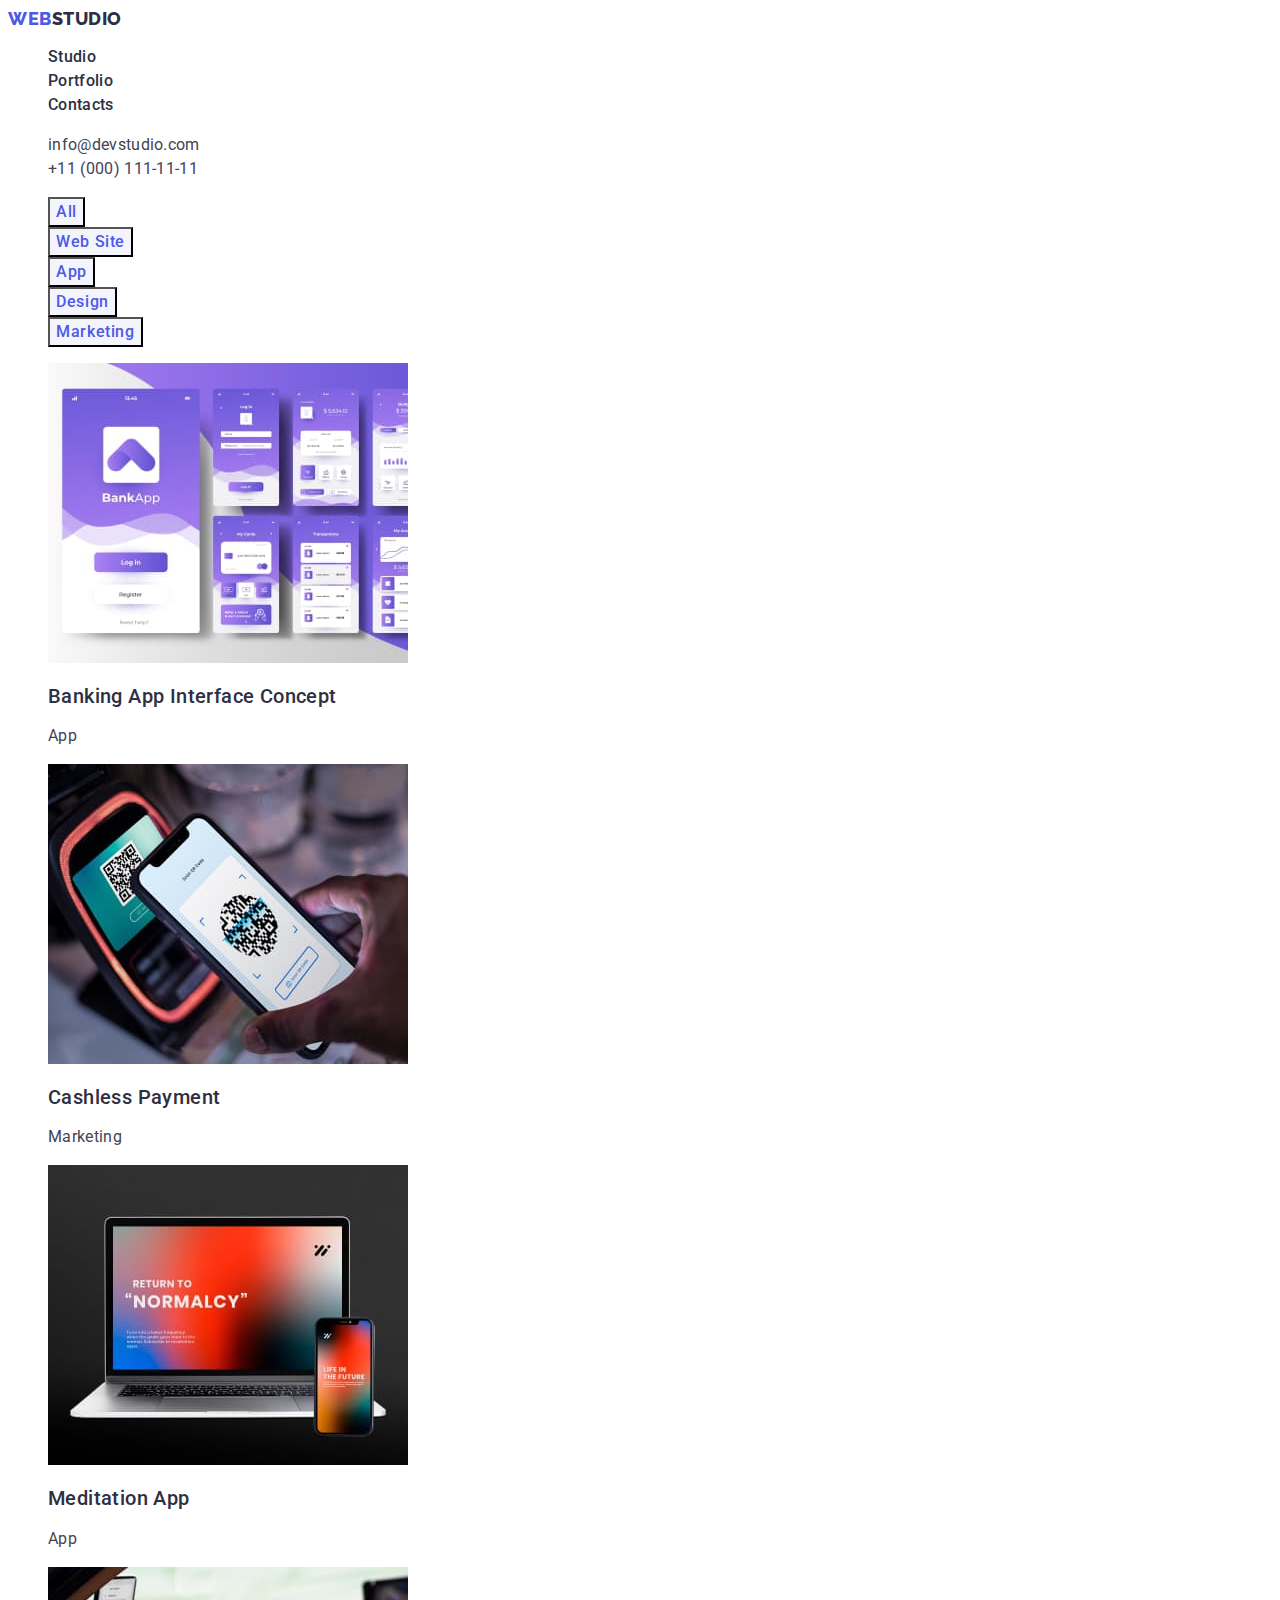
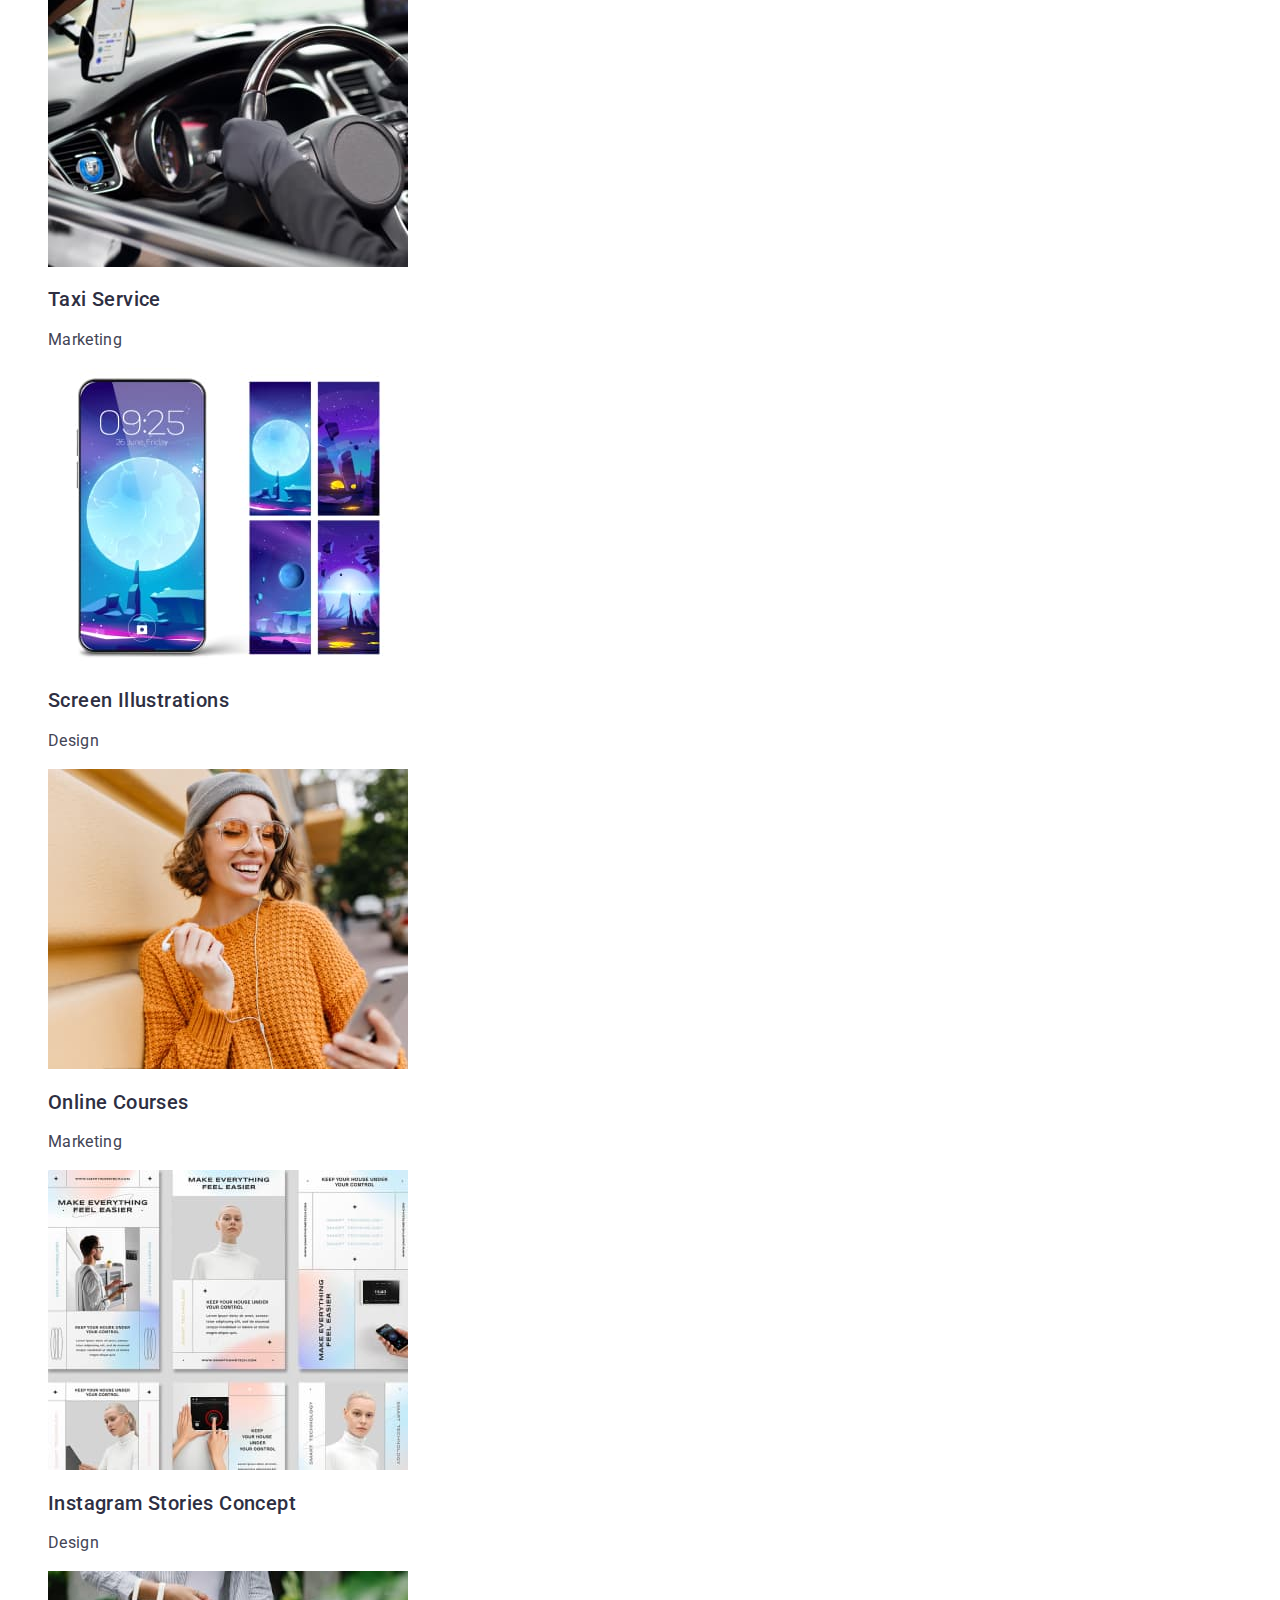
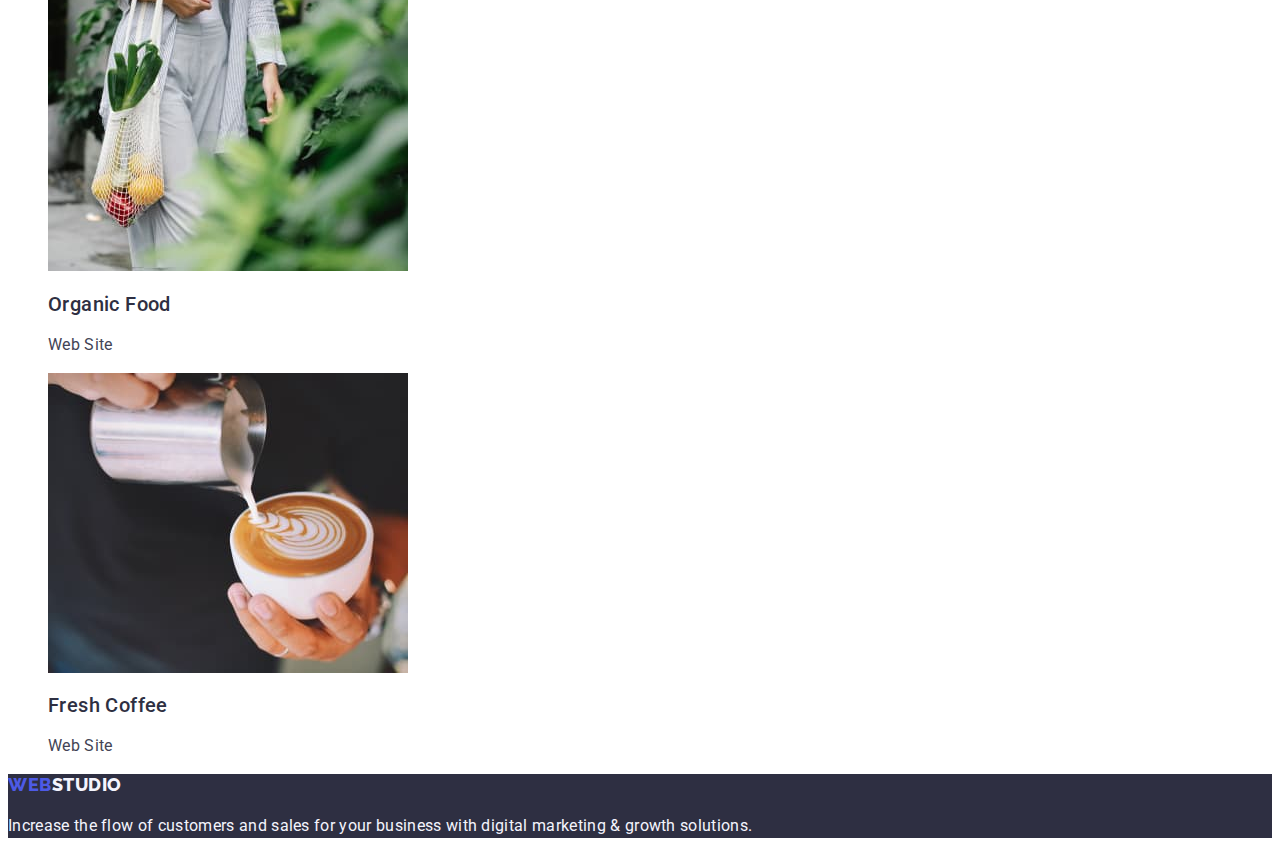
==== portfolio.html @ 350f2705 "Initial commit" ====
<!DOCTYPE html>
<html lang="en">
  <head>
    <meta charset="UTF-8" />
    <meta http-equiv="X-UA-Compatible" content="IE=edge" />
    <meta name="viewport" content="width=device-width, initial-scale=1.0" />
    <title>Portfolio</title>
    <link rel="preconnect" href="https://fonts.googleapis.com" />
    <link rel="preconnect" href="https://fonts.gstatic.com" crossorigin />
    <link
      href="https://fonts.googleapis.com/css2?family=Raleway:wght@800&family=Roboto:wght@400;500;700&display=swap"
      rel="stylesheet"
    />
    <link rel="stylesheet" href="./css/styles.css" />
  </head>
  <body>
    <!-- HEADER -->
    <header class="page-header">
      <nav class="page-nav">
        <a class="logotype link" href="./index.html"
          >Web<span class="logotype-black">Studio</span></a
        >
        <ul class="list">
          <li class="menu-item">
            <a class="menu-item link" href="./index.html">Studio</a>
          </li>
          <li class="menu-item">
            <a class="menu-item link" href="./portfolio.html">Portfolio</a>
          </li>
          <li class="menu-item">
            <a class="menu-item link" href="">Contacts</a>
          </li>
        </ul>
      </nav>
      <address class="header-contacts">
        <ul class="list">
          <li class="contacts-list-item">
            <a class="contacts-list-item link" href="mailto:info@devstudio.com"
              >info@devstudio.com</a
            >
          </li>
          <li class="contacts-list-item">
            <a class="contacts-list-item link" href="tel:+110001111111"
              >+11 (000) 111-11-11</a
            >
          </li>
        </ul>
      </address>
    </header>
    <main>
      <section>
        <h1 hidden>web studio project cards</h1>
        <!-- Button menu -->

        <ul class="list">
          <li><button class="portfolio-btn" type="button">All</button></li>
          <li><button class="portfolio-btn" type="button">Web Site</button></li>
          <li><button class="portfolio-btn" type="button">App</button></li>
          <li><button class="portfolio-btn" type="button">Design</button></li>
          <li>
            <button class="portfolio-btn" type="button">Marketing</button>
          </li>
        </ul>

        <!-- Portfolio -->

        <ul class="list">
          <li>
            <a class="project-cards-list link" href="">
              <img
                src="./images/portfolio_img/banking-app-interface.jpg"
                alt="banking-app"
                width="360"
                height="300"
              />
              <h2 class="h-two-headers">Banking App Interface Concept</h2>
              <p class="p-of-section">App</p>
            </a>
          </li>
          <li>
            <a class="project-cards-list link" href="">
              <img
                src="./images/portfolio_img/cashless-payment.jpg"
                alt="cashless-payment"
                width="360"
                height="300"
              />
              <h2 class="h-two-headers">Cashless Payment</h2>
              <p class="p-of-section">Marketing</p>
            </a>
          </li>
          <li>
            <a class="project-cards-list link" href="">
              <img
                src="./images/portfolio_img/meditation-app.jpg"
                alt="meditation-app"
                width="360"
                height="300"
              />
              <h2 class="h-two-headers">Meditation App</h2>
              <p class="p-of-section">App</p>
            </a>
          </li>
          <li>
            <a class="project-cards-list link" href="">
              <img
                src="./images/portfolio_img/taxi-service.jpg"
                alt="taxi-service"
                width="360"
                height="300"
              />
              <h2 class="h-two-headers">Taxi Service</h2>
              <p class="p-of-section">Marketing</p>
            </a>
          </li>

          <li>
            <a class="project-cards-list link" href="">
              <img
                src="./images/portfolio_img/screen-illustration.jpg"
                alt="screen-illustration"
                width="360"
                height="300"
              />
              <h2 class="h-two-headers">Screen Illustrations</h2>
              <p class="p-of-section">Design</p>
            </a>
          </li>
          <li>
            <a class="project-cards-list link" href="">
              <img
                src="./images/portfolio_img/online-courses.jpg"
                alt="online-courses"
                width="360"
                height="300"
              />
              <h2 class="h-two-headers">Online Courses</h2>
              <p class="p-of-section">Marketing</p>
            </a>
          </li>
          <li>
            <a class="project-cards-list link" href="">
              <img
                src="./images/portfolio_img/instagram-stories-concept.jpg"
                alt="instagram-stories"
                width="360"
                height="300"
              />
              <h2 class="h-two-headers">Instagram Stories Concept</h2>
              <p class="p-of-section">Design</p>
            </a>
          </li>
          <li>
            <a class="project-cards-list link" href="">
              <img
                src="./images/portfolio_img/organic-food.jpg"
                alt="organic-food"
                width="360"
                height="300"
              />
              <h2 class="h-two-headers">Organic Food</h2>
              <p class="p-of-section">Web Site</p>
            </a>
          </li>
          <li>
            <a class="project-cards-list link" href="">
              <img
                src="./images/portfolio_img/fresh-coffe.jpg"
                alt="fresh-coffe"
                width="360"
                height="300"
              />
              <h2 class="h-two-headers">Fresh Coffee</h2>
              <p class="p-of-section">Web Site</p>
            </a>
          </li>
        </ul>
      </section>
    </main>
    <footer class="footer-text" id="contacts">
      <a class="logotype link" href="./index.html"
        >Web<span class="logotype-white">Studio</span></a
      >
      <p class="footer-text">
        Increase the flow of customers and sales for your business with digital
        marketing & growth solutions.
      </p>
    </footer>
  </body>
</html>
---- css/styles.css ----
:root {
    --bodycolor: #434455;
    --logo-blue: #4D5AE5;
    --background-color: #FFFFFF;
    --text-color: #2E2F42;
    --hover-color: #404BBF;
    --button-background: #F4F4FD;
}
body {
    font-family: "Roboto", sans-serif;
    color: #434455;
    background-color: var(--background-color);
}

.list {
    list-style-type: none;
}

.link  {
    text-decoration: none;
}

button {
    cursor: pointer;
}

address {
    font-style: normal;
}


/*========= HEADER ===========*/


.logotype {
    color: var(--logo-blue);
    font-family: 'Raleway', sans-serif;
    font-size: 18px;
    font-style: normal;
    font-weight: 800;
    line-height: 1.17;
    letter-spacing: 0.03em;
    text-transform: uppercase;
}


.logotype-black {
    color: var(--text-color);
}

.logotype-white {
    color: var(--button-background);
}


.menu-item {
    color: var(--text-color);
    font-weight: 500;
    line-height: 1.5;
    letter-spacing: 0.02em;


}

.menu-item :hover,
.menu-item :focus {
    color: var(--hover-color);
    text-decoration: underline;
}

.header-contacts  {
    font-style: normal;
    line-height: 1.5;
    letter-spacing: 0.02em;
    color: var(--bodycolor);
    text-decoration: none;
}

.contacts-list-item {
    color: var(--bodycolor);
}

.contacts-list-item:hover,
.contacts-list-item:focus {
    color: var(--hover-color);
}






/*========= /HEADER ===========*/



/*===index====*/
.hero {
    background-color: var(--text-color);
}

.h-three-headers {
    color: var(--text-color);
    font-family: 'Roboto',
        sans-serif;
    font-size: 20px;
    font-style: normal;
    font-weight: 500;
    line-height: 1.2;
    letter-spacing: 0.4px;
}

.hero-heading {
    color: var(--background-color);
    text-align: center;
    font-family: 'Roboto', sans-serif;
    font-size: 56px;
    font-style: normal;
    font-weight: 700;
    line-height: 1.07;
    letter-spacing: 1.12px;
}


.cta-btn {
    color: var(--background-color);
    background: var(--logo-blue);
    text-align: center;
    font-family: "Roboto", sans-serif;
    font-size: 16px;
    font-style: normal;
    font-weight: 500;
    line-height: 1.5;
    letter-spacing: 0.04em;
}



.cta-btn:hover,
.cta-btn:focus {
    color: var(--background-color);
    background-color: var(--hover-color);

}


.p-of-section {
    line-height: 1.5;
    letter-spacing: 0.02em;
    color: var(--bodycolor);
}

.second-heading {
    font-size: 36px;
    line-height: 1.11;
    text-align: center;
    letter-spacing: 0.02em;
    text-transform: capitalize;
    color: var(--text-color);

}

.section-team {
    background-color: var(--button-background);
}

.team-list-item {
    background-color: var(--background-color);
}




.footer-text {
    line-height: 1.5;
    color: var(--button-background);
    letter-spacing: 0.02em;
    background-color: var(--text-color);
}

.h-two-headers {
    font-weight: 500;
    font-size: 20px;
    line-height: 1.2;
    letter-spacing: 0.02em;
    color: var(--text-color);

}


.portfolio-btn {
    color: var(--logo-blue);
    background-color: var(--button-background);
    text-align: center;
    font-family: "Roboto", sans-serif;
    font-size: 16px;
    font-style: normal;
    font-weight: 500;
    line-height: 1.5;
    letter-spacing: 0.04em;
}



.portfolio-btn:hover,
.portfolio-btn:focus {
    color: var(--background-color);
    background-color: var(--hover-color);
}
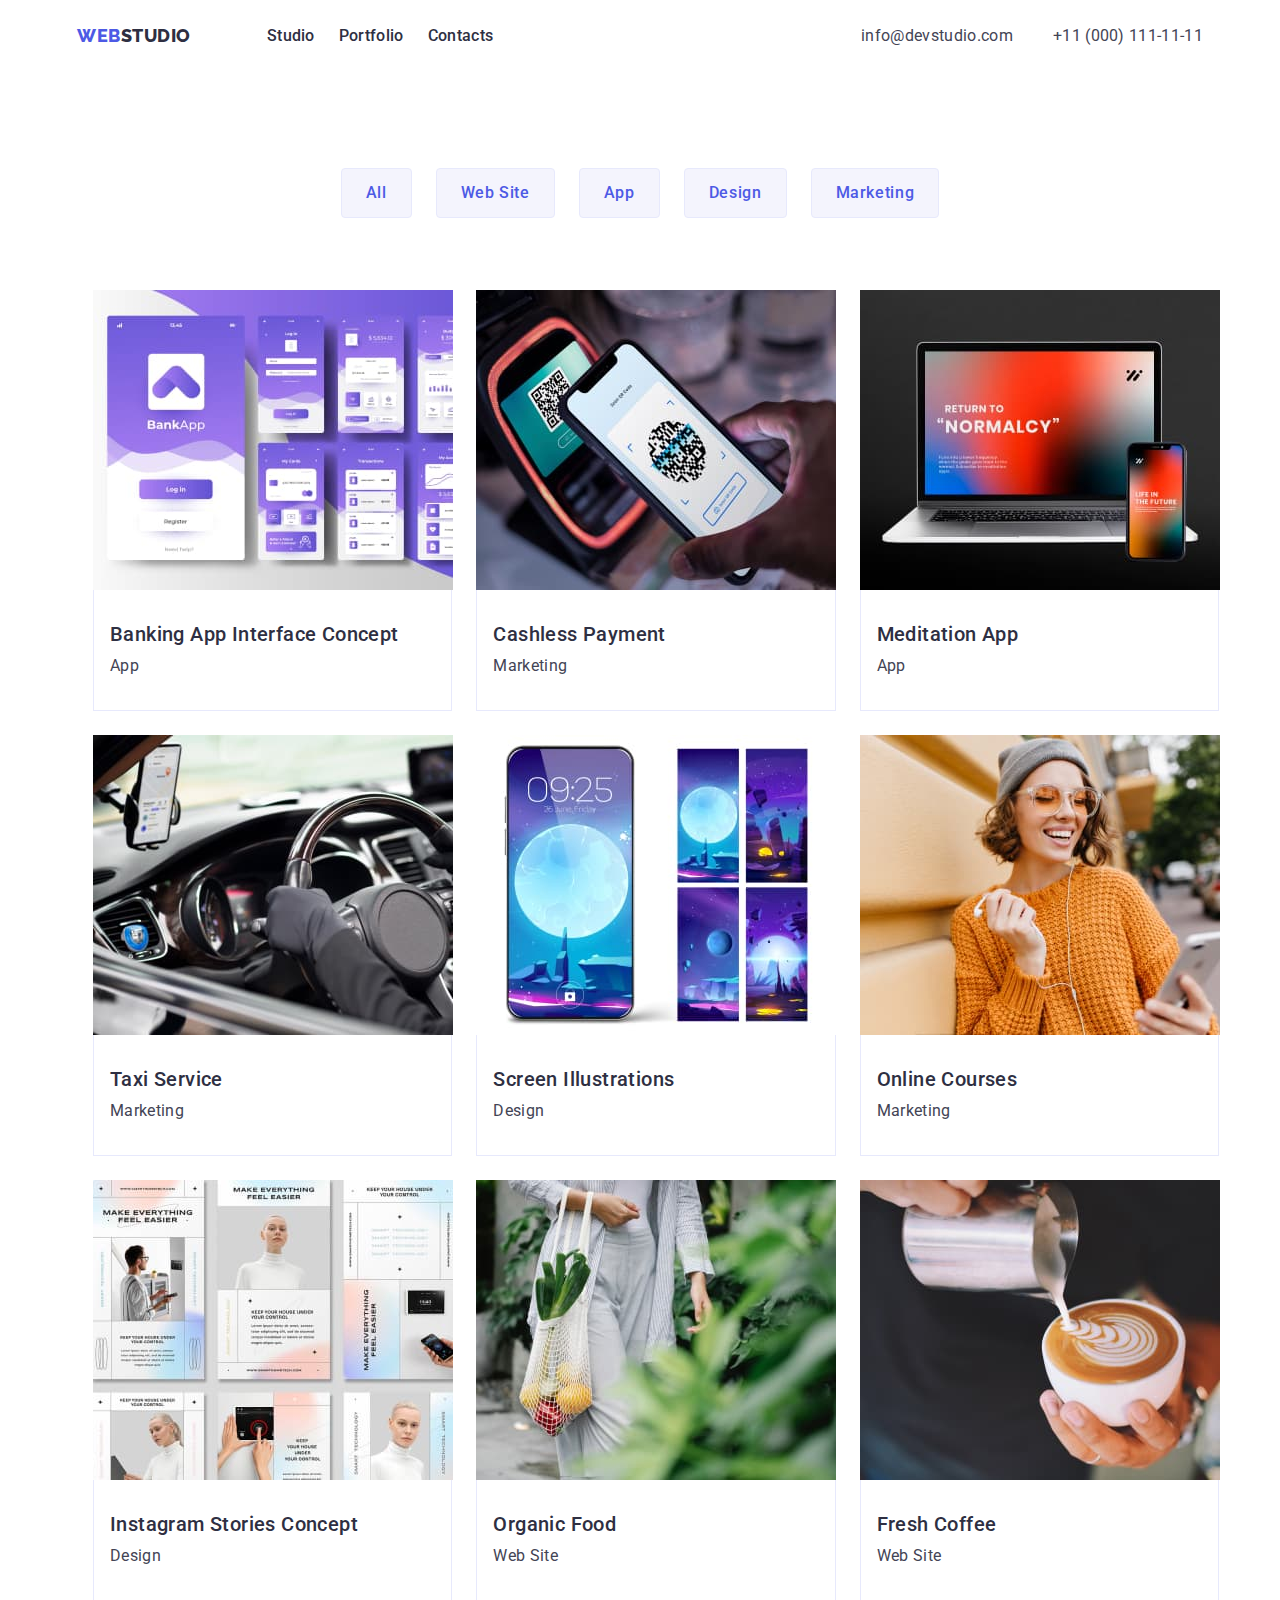
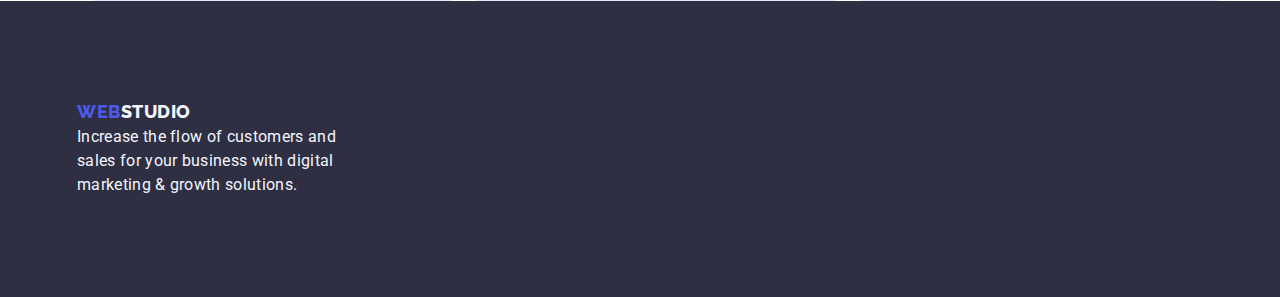
==== commit fce6efee: "1" ====
--- a/portfolio.html
+++ b/portfolio.html
@@ -11,180 +11,214 @@
       href="https://fonts.googleapis.com/css2?family=Raleway:wght@800&family=Roboto:wght@400;500;700&display=swap"
       rel="stylesheet"
     />
+    <link
+      rel="stylesheet"
+      href="https://cdn.jsdelivr.net/npm/modern-normalize@2.0.0/modern-normalize.min.css"
+    />
     <link rel="stylesheet" href="./css/styles.css" />
   </head>
   <body>
     <!-- HEADER -->
     <header class="page-header">
-      <nav class="page-nav">
-        <a class="logotype link" href="./index.html"
-          >Web<span class="logotype-black">Studio</span></a
-        >
-        <ul class="list">
-          <li class="menu-item">
-            <a class="menu-item link" href="./index.html">Studio</a>
-          </li>
-          <li class="menu-item">
-            <a class="menu-item link" href="./portfolio.html">Portfolio</a>
-          </li>
-          <li class="menu-item">
-            <a class="menu-item link" href="">Contacts</a>
-          </li>
-        </ul>
-      </nav>
-      <address class="header-contacts">
-        <ul class="list">
-          <li class="contacts-list-item">
-            <a class="contacts-list-item link" href="mailto:info@devstudio.com"
-              >info@devstudio.com</a
-            >
-          </li>
-          <li class="contacts-list-item">
-            <a class="contacts-list-item link" href="tel:+110001111111"
-              >+11 (000) 111-11-11</a
-            >
-          </li>
-        </ul>
-      </address>
+      <div class="container page-header-container">
+        <nav class="page-nav">
+          <a class="logotype link" href="./index.html"
+            >Web<span class="logotype-black">Studio</span></a
+          >
+          <ul class="list list-header-fl">
+            <li class="menu-item">
+              <a class="menu-item link" href="./index.html">Studio</a>
+            </li>
+            <li class="menu-item">
+              <a class="menu-item link" href="./portfolio.html">Portfolio</a>
+            </li>
+            <li class="menu-item">
+              <a class="menu-item link" href="">Contacts</a>
+            </li>
+          </ul>
+        </nav>
+        <address class="header-contacts">
+          <ul class="list social-list">
+            <li class="contacts-list-item">
+              <a
+                class="contacts-list-item link"
+                href="mailto:info@devstudio.com"
+                >info@devstudio.com</a
+              >
+            </li>
+            <li class="contacts-list-item">
+              <a class="contacts-list-item link" href="tel:+110001111111"
+                >+11 (000) 111-11-11</a
+              >
+            </li>
+          </ul>
+        </address>
+      </div>
     </header>
     <main>
-      <section>
-        <h1 hidden>web studio project cards</h1>
-        <!-- Button menu -->
+      <section class="portfolio">
+        <div class="container">
+          <h1 hidden>web studio project cards</h1>
+          <!-- Button menu -->
 
-        <ul class="list">
-          <li><button class="portfolio-btn" type="button">All</button></li>
-          <li><button class="portfolio-btn" type="button">Web Site</button></li>
-          <li><button class="portfolio-btn" type="button">App</button></li>
-          <li><button class="portfolio-btn" type="button">Design</button></li>
-          <li>
-            <button class="portfolio-btn" type="button">Marketing</button>
-          </li>
-        </ul>
+          <ul class="list portfolio-buttons">
+            <li><button class="portfolio-btn" type="button">All</button></li>
+            <li>
+              <button class="portfolio-btn" type="button">Web Site</button>
+            </li>
+            <li><button class="portfolio-btn" type="button">App</button></li>
+            <li><button class="portfolio-btn" type="button">Design</button></li>
+            <li>
+              <button class="portfolio-btn" type="button">Marketing</button>
+            </li>
+          </ul>
 
-        <!-- Portfolio -->
+          <!-- Portfolio -->
+          <div class="container">
+            <ul class="list portfolio-list">
+              <li class="product-img">
+                <a class="project-cards-list link" href="">
+                  <img
+                    src="./images/portfolio_img/banking-app-interface.jpg"
+                    alt="banking-app"
+                    width="360"
+                    height="300"
+                  />
+                  <div class="cell">
+                    <h2 class="h-two-headers">Banking App Interface Concept</h2>
+                    <p class="portfolio-type">App</p>
+                  </div>
+                </a>
+              </li>
+              <li class="product-img">
+                <a class="project-cards-list link" href="">
+                  <img
+                    src="./images/portfolio_img/cashless-payment.jpg"
+                    alt="cashless-payment"
+                    width="360"
+                    height="300"
+                  />
+                  <div class="cell">
+                    <h2 class="h-two-headers">Cashless Payment</h2>
+                    <p class="portfolio-type">Marketing</p>
+                  </div>
+                </a>
+              </li>
+              <li class="product-img">
+                <a class="project-cards-list link" href="">
+                  <img
+                    src="./images/portfolio_img/meditation-app.jpg"
+                    alt="meditation-app"
+                    width="360"
+                    height="300"
+                  />
+                  <div class="cell">
+                    <h2 class="h-two-headers">Meditation App</h2>
+                    <p class="portfolio-type">App</p>
+                  </div>
+                </a>
+              </li>
+              <li class="product-img">
+                <a class="project-cards-list link" href="">
+                  <img
+                    src="./images/portfolio_img/taxi-service.jpg"
+                    alt="taxi-service"
+                    width="360"
+                    height="300"
+                  />
+                  <div class="cell">
+                    <h2 class="h-two-headers">Taxi Service</h2>
+                    <p class="portfolio-type">Marketing</p>
+                  </div>
+                </a>
+              </li>
 
-        <ul class="list">
-          <li>
-            <a class="project-cards-list link" href="">
-              <img
-                src="./images/portfolio_img/banking-app-interface.jpg"
-                alt="banking-app"
-                width="360"
-                height="300"
-              />
-              <h2 class="h-two-headers">Banking App Interface Concept</h2>
-              <p class="p-of-section">App</p>
-            </a>
-          </li>
-          <li>
-            <a class="project-cards-list link" href="">
-              <img
-                src="./images/portfolio_img/cashless-payment.jpg"
-                alt="cashless-payment"
-                width="360"
-                height="300"
-              />
-              <h2 class="h-two-headers">Cashless Payment</h2>
-              <p class="p-of-section">Marketing</p>
-            </a>
-          </li>
-          <li>
-            <a class="project-cards-list link" href="">
-              <img
-                src="./images/portfolio_img/meditation-app.jpg"
-                alt="meditation-app"
-                width="360"
-                height="300"
-              />
-              <h2 class="h-two-headers">Meditation App</h2>
-              <p class="p-of-section">App</p>
-            </a>
-          </li>
-          <li>
-            <a class="project-cards-list link" href="">
-              <img
-                src="./images/portfolio_img/taxi-service.jpg"
-                alt="taxi-service"
-                width="360"
-                height="300"
-              />
-              <h2 class="h-two-headers">Taxi Service</h2>
-              <p class="p-of-section">Marketing</p>
-            </a>
-          </li>
-
-          <li>
-            <a class="project-cards-list link" href="">
-              <img
-                src="./images/portfolio_img/screen-illustration.jpg"
-                alt="screen-illustration"
-                width="360"
-                height="300"
-              />
-              <h2 class="h-two-headers">Screen Illustrations</h2>
-              <p class="p-of-section">Design</p>
-            </a>
-          </li>
-          <li>
-            <a class="project-cards-list link" href="">
-              <img
-                src="./images/portfolio_img/online-courses.jpg"
-                alt="online-courses"
-                width="360"
-                height="300"
-              />
-              <h2 class="h-two-headers">Online Courses</h2>
-              <p class="p-of-section">Marketing</p>
-            </a>
-          </li>
-          <li>
-            <a class="project-cards-list link" href="">
-              <img
-                src="./images/portfolio_img/instagram-stories-concept.jpg"
-                alt="instagram-stories"
-                width="360"
-                height="300"
-              />
-              <h2 class="h-two-headers">Instagram Stories Concept</h2>
-              <p class="p-of-section">Design</p>
-            </a>
-          </li>
-          <li>
-            <a class="project-cards-list link" href="">
-              <img
-                src="./images/portfolio_img/organic-food.jpg"
-                alt="organic-food"
-                width="360"
-                height="300"
-              />
-              <h2 class="h-two-headers">Organic Food</h2>
-              <p class="p-of-section">Web Site</p>
-            </a>
-          </li>
-          <li>
-            <a class="project-cards-list link" href="">
-              <img
-                src="./images/portfolio_img/fresh-coffe.jpg"
-                alt="fresh-coffe"
-                width="360"
-                height="300"
-              />
-              <h2 class="h-two-headers">Fresh Coffee</h2>
-              <p class="p-of-section">Web Site</p>
-            </a>
-          </li>
-        </ul>
+              <li class="product-img">
+                <a class="project-cards-list link" href="">
+                  <img
+                    src="./images/portfolio_img/screen-illustration.jpg"
+                    alt="screen-illustration"
+                    width="360"
+                    height="300"
+                  />
+                  <div class="cell">
+                    <h2 class="h-two-headers">Screen Illustrations</h2>
+                    <p class="portfolio-type">Design</p>
+                  </div>
+                </a>
+              </li>
+              <li class="product-img">
+                <a class="project-cards-list link" href="">
+                  <img
+                    src="./images/portfolio_img/online-courses.jpg"
+                    alt="online-courses"
+                    width="360"
+                    height="300"
+                  />
+                  <div class="cell">
+                    <h2 class="h-two-headers">Online Courses</h2>
+                    <p class="portfolio-type">Marketing</p>
+                  </div>
+                </a>
+              </li>
+              <li class="product-img">
+                <a class="project-cards-list link" href="">
+                  <img
+                    src="./images/portfolio_img/instagram-stories-concept.jpg"
+                    alt="instagram-stories"
+                    width="360"
+                    height="300"
+                  />
+                  <div class="cell">
+                    <h2 class="h-two-headers">Instagram Stories Concept</h2>
+                    <p class="portfolio-type">Design</p>
+                  </div>
+                </a>
+              </li>
+              <li class="product-img">
+                <a class="project-cards-list link" href="">
+                  <img
+                    src="./images/portfolio_img/organic-food.jpg"
+                    alt="organic-food"
+                    width="360"
+                    height="300"
+                  />
+                  <div class="cell">
+                    <h2 class="h-two-headers">Organic Food</h2>
+                    <p class="portfolio-type">Web Site</p>
+                  </div>
+                </a>
+              </li>
+              <li class="product-img">
+                <a class="project-cards-list link" href="">
+                  <img
+                    src="./images/portfolio_img/fresh-coffe.jpg"
+                    alt="fresh-coffe"
+                    width="360"
+                    height="300"
+                  />
+                  <div class="cell">
+                    <h2 class="h-two-headers">Fresh Coffee</h2>
+                    <p class="portfolio-type">Web Site</p>
+                  </div>
+                </a>
+              </li>
+            </ul>
+          </div>
+        </div>
       </section>
     </main>
-    <footer class="footer-text" id="contacts">
-      <a class="logotype link" href="./index.html"
-        >Web<span class="logotype-white">Studio</span></a
-      >
-      <p class="footer-text">
-        Increase the flow of customers and sales for your business with digital
-        marketing & growth solutions.
-      </p>
+    <footer class="footer-text footer-item" id="contacts">
+      <div class="container foter-iii">
+        <a class="logotype link foot-link" href="./index.html"
+          >Web<span class="logotype-white">Studio</span></a
+        >
+        <p class="footer-text-item">
+          Increase the flow of customers and <br />
+          sales for your business with digital <br />
+          marketing & growth solutions.
+        </p>
+      </div>
     </footer>
   </body>
 </html>
--- a/css/styles.css
+++ b/css/styles.css
@@ -5,6 +5,8 @@
     --text-color: #2E2F42;
     --hover-color: #404BBF;
     --button-background: #F4F4FD;
+    --cornflower: #e7e9fc;
+
 }
 body {
     font-family: "Roboto", sans-serif;
@@ -12,6 +14,36 @@
     background-color: var(--background-color);
 }
 
+.container {
+    width: 1158px;
+    margin-left: auto;
+    margin-right: auto;
+    padding-left: 16px;
+    padding-right: 16px;
+}
+
+.section {
+    padding-top: 60px;
+    padding-bottom: 60px;
+}
+
+h1, h2, h3, h4, h5, h6, p {
+    margin-top: 0;
+    margin-bottom: 0;
+}
+
+ul, 
+ol {
+    padding-left: 0;
+    margin-top: 0;
+    margin-bottom: 0;
+}
+
+img {
+    display: block;
+}
+
+
 .list {
     list-style-type: none;
 }
@@ -29,9 +61,34 @@
 }
 
 
+
 /*========= HEADER ===========*/
-
-
+.page-header {
+    padding-top: 24px;
+    padding-bottom: 24px;
+}
+
+.page-header-container {
+    display: flex;
+    justify-content: space-between;
+}
+
+.social-list {
+    display: flex;
+    column-gap: 40px;
+}
+
+.page-nav {
+    display: flex;
+    align-items: center;
+    
+}
+
+.list-header-fl {
+    display: flex;
+    column-gap: 24px;
+    margin-left: 76px;
+}
 .logotype {
     color: var(--logo-blue);
     font-family: 'Raleway', sans-serif;
@@ -41,6 +98,7 @@
     line-height: 1.17;
     letter-spacing: 0.03em;
     text-transform: uppercase;
+    
 }
 
 
@@ -86,17 +144,14 @@
 }
 
 
-
-
-
-
 /*========= /HEADER ===========*/
 
 
 
-/*===index====*/
+/*==========HERO===========*/
 .hero {
     background-color: var(--text-color);
+    height: 600px;
 }
 
 .h-three-headers {
@@ -108,7 +163,8 @@
     font-weight: 500;
     line-height: 1.2;
     letter-spacing: 0.4px;
-}
+    margin-bottom: 8px;
+    }
 
 .hero-heading {
     color: var(--background-color);
@@ -119,10 +175,15 @@
     font-weight: 700;
     line-height: 1.07;
     letter-spacing: 1.12px;
+    padding-top: 188px;
+    max-width: 496px;
+    margin-left: auto;
+    margin-right: auto;
 }
 
 
 .cta-btn {
+    display: block;
     color: var(--background-color);
     background: var(--logo-blue);
     text-align: center;
@@ -132,6 +193,13 @@
     font-weight: 500;
     line-height: 1.5;
     letter-spacing: 0.04em;
+    margin-top: 64px;
+    margin-left: auto;
+    margin-right: auto;
+    border-radius: 4px;
+    box-shadow: 0px 4px 4px 0px rgba(0, 0, 0, 0.15);
+    padding: 16px 32px;
+  
 }
 
 
@@ -142,12 +210,24 @@
     background-color: var(--hover-color);
 
 }
-
+/*=================== /HERO ================== */
+
+
+/*===================BENEFITS================ */
+/* .benefits { 
+    
+ } */
+.benefits-list {
+    display: flex;
+    align-items: baseline;
+    gap: 24px;
+}
 
 .p-of-section {
     line-height: 1.5;
     letter-spacing: 0.02em;
     color: var(--bodycolor);
+    margin-bottom: 32px;
 }
 
 .second-heading {
@@ -157,19 +237,60 @@
     letter-spacing: 0.02em;
     text-transform: capitalize;
     color: var(--text-color);
-
-}
-
+    margin-bottom: 72px;
+
+}
+/*===================/BENEFITS================ */
+
+/* ============== WHAT ARE WE DOING ========== */
+.portfolio-list {
+    display: flex;
+    flex-wrap: wrap;
+    align-items: center;
+    gap: 24px;
+}
+
+.product-img {
+    width: calc((100% - 2*24px) / 3);
+}
+
+/* ============== /WHAT ARE WE DOING ========== */
+
+/* ============== OUR TEAM ============== */
+
+.our-team-list{
+    display: flex;
+    flex-wrap: wrap;
+    align-items: baseline;
+    gap: 24px;
+}
 .section-team {
     background-color: var(--button-background);
+    padding-top: 60px;
+    padding-bottom: 120px;
 }
 
 .team-list-item {
     background-color: var(--background-color);
-}
-
-
-
+    width: calc((100% - 3*24px) / 4);
+    text-align: center; 
+}
+
+.img-team {
+    margin-bottom: 32px;
+}
+
+/* ============== /OUR TEAM ============== */
+
+
+/* ============== FOOTER ================= */
+.footer-item {
+    padding: 100px 0;
+}
+
+.foot-link {
+    margin-bottom: 16px;
+}
 
 .footer-text {
     line-height: 1.5;
@@ -177,6 +298,11 @@
     letter-spacing: 0.02em;
     background-color: var(--text-color);
 }
+.footer-text-item {
+    padding-top: auto;
+    padding-bottom: auto;
+}
+
 
 .h-two-headers {
     font-weight: 500;
@@ -184,7 +310,7 @@
     line-height: 1.2;
     letter-spacing: 0.02em;
     color: var(--text-color);
-
+    margin-bottom: 8px;
 }
 
 
@@ -198,6 +324,13 @@
     font-weight: 500;
     line-height: 1.5;
     letter-spacing: 0.04em;
+    display: flex;
+    padding: 12px 24px;
+    align-items: flex-start;
+    border-radius: 4px;
+    border: 1px solid var(--cornflower, #e7e9fc);
+    background: var(--button-background, #f4f4fd);
+
 }
 
 
@@ -206,4 +339,28 @@
 .portfolio-btn:focus {
     color: var(--background-color);
     background-color: var(--hover-color);
+}
+
+/* ============== /FOOTER ================= */
+
+/* ========== PAGE PORTFOLIO =============== */
+.portfolio-buttons {
+    margin-top: 96px;
+    margin-bottom: 72px;
+    display: flex;
+    gap: 24px;
+    justify-content: center;
+}
+
+.portfolio-type {
+    line-height: 1.5;
+    letter-spacing: 0.02em;
+    color: var(--bodycolor);
+}
+
+.cell {
+    padding: 32px 16px;
+    border-left: 1px solid #e7e9fc;
+    border-right: 1px solid #e7e9fc;
+    border-bottom: 1px solid #e7e9fc;
 }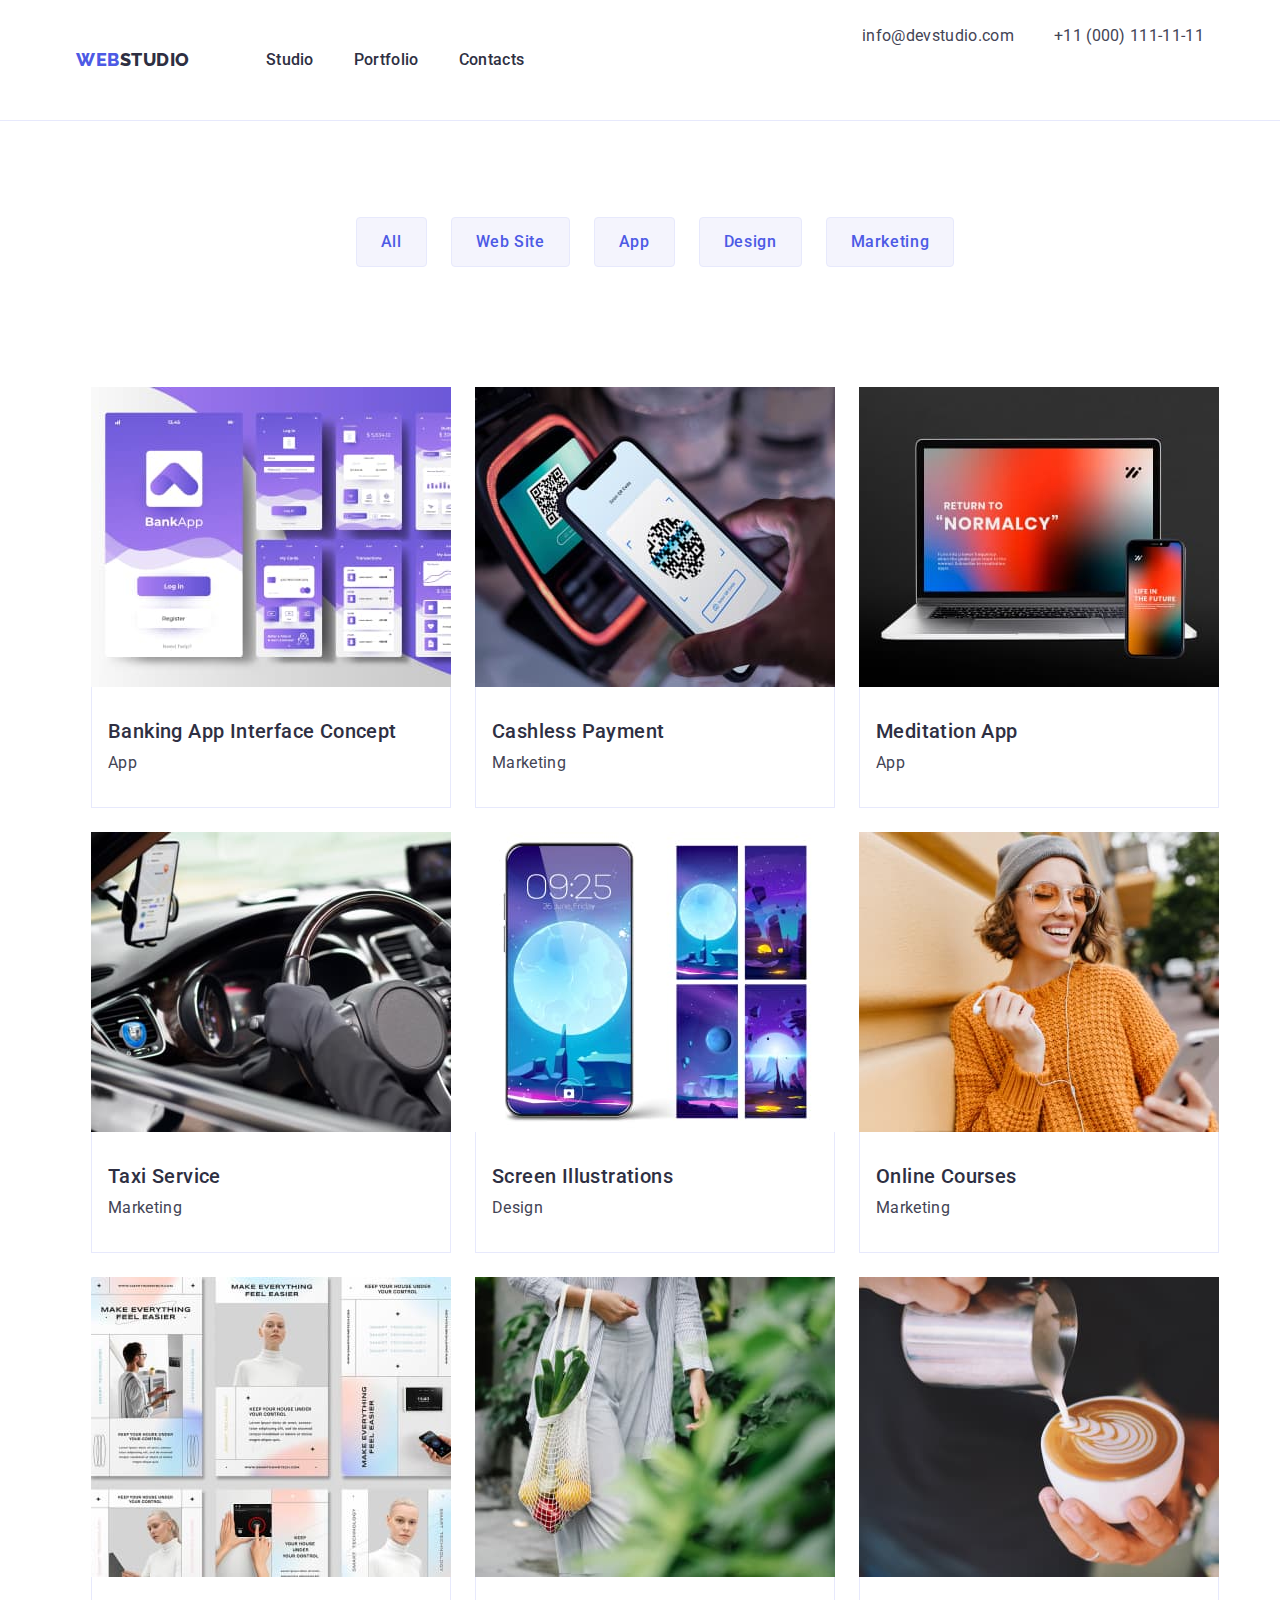
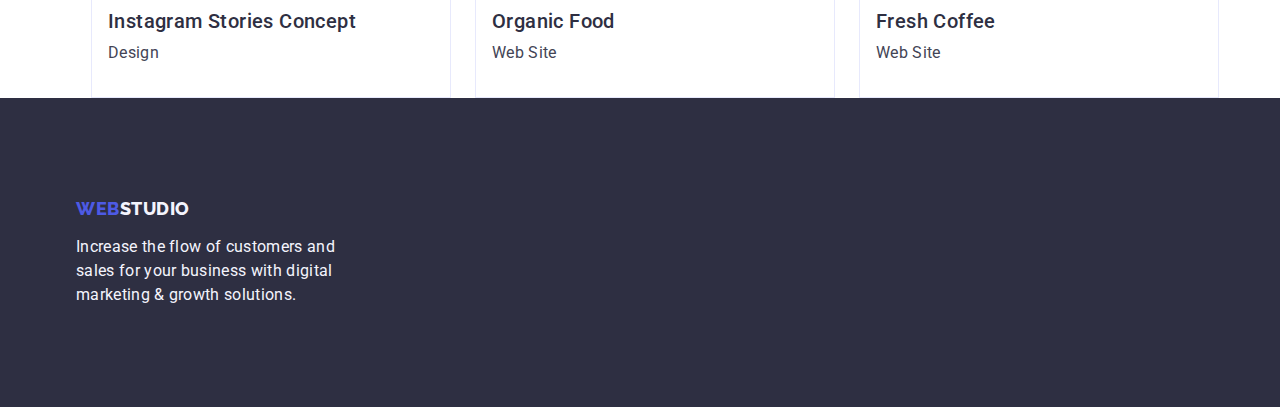
==== commit 10d3c1a4: "2" ====
--- a/portfolio.html
+++ b/portfolio.html
@@ -58,21 +58,23 @@
     <main>
       <section class="portfolio">
         <div class="container">
-          <h1 hidden>web studio project cards</h1>
+          <h1 class="visually-hidden">web studio project cards</h1>
           <!-- Button menu -->
-
-          <ul class="list portfolio-buttons">
-            <li><button class="portfolio-btn" type="button">All</button></li>
-            <li>
-              <button class="portfolio-btn" type="button">Web Site</button>
-            </li>
-            <li><button class="portfolio-btn" type="button">App</button></li>
-            <li><button class="portfolio-btn" type="button">Design</button></li>
-            <li>
-              <button class="portfolio-btn" type="button">Marketing</button>
-            </li>
-          </ul>
-
+          <div class="container">
+            <ul class="list portfolio-buttons">
+              <li><button class="portfolio-btn" type="button">All</button></li>
+              <li>
+                <button class="portfolio-btn" type="button">Web Site</button>
+              </li>
+              <li><button class="portfolio-btn" type="button">App</button></li>
+              <li>
+                <button class="portfolio-btn" type="button">Design</button>
+              </li>
+              <li>
+                <button class="portfolio-btn" type="button">Marketing</button>
+              </li>
+            </ul>
+          </div>
           <!-- Portfolio -->
           <div class="container">
             <ul class="list portfolio-list">
@@ -132,7 +134,6 @@
                   </div>
                 </a>
               </li>
-
               <li class="product-img">
                 <a class="project-cards-list link" href="">
                   <img
--- a/css/styles.css
+++ b/css/styles.css
@@ -16,15 +16,12 @@
 
 .container {
     width: 1158px;
-    margin-left: auto;
-    margin-right: auto;
-    padding-left: 16px;
-    padding-right: 16px;
+    margin: 0 auto;
+    padding: 0 15px;
 }
 
 .section {
-    padding-top: 60px;
-    padding-bottom: 60px;
+    padding: 120px 0;
 }
 
 h1, h2, h3, h4, h5, h6, p {
@@ -66,6 +63,7 @@
 .page-header {
     padding-top: 24px;
     padding-bottom: 24px;
+    border-bottom: 1px solid #e7e9fc;
 }
 
 .page-header-container {
@@ -75,7 +73,7 @@
 
 .social-list {
     display: flex;
-    column-gap: 40px;
+    gap: 40px;
 }
 
 .page-nav {
@@ -86,8 +84,7 @@
 
 .list-header-fl {
     display: flex;
-    column-gap: 24px;
-    margin-left: 76px;
+    gap: 40px; 
 }
 .logotype {
     color: var(--logo-blue);
@@ -98,6 +95,7 @@
     line-height: 1.17;
     letter-spacing: 0.03em;
     text-transform: uppercase;
+    margin-right: 76px;
     
 }
 
@@ -116,6 +114,7 @@
     font-weight: 500;
     line-height: 1.5;
     letter-spacing: 0.02em;
+    padding: 24px 0;
 
 
 }
@@ -151,7 +150,9 @@
 /*==========HERO===========*/
 .hero {
     background-color: var(--text-color);
-    height: 600px;
+    align-content: center;
+    padding: 188px 0;
+    
 }
 
 .h-three-headers {
@@ -184,6 +185,9 @@
 
 .cta-btn {
     display: block;
+    min-width: 169px;
+    height: 56px;
+    border: none;
     color: var(--background-color);
     background: var(--logo-blue);
     text-align: center;
@@ -240,6 +244,10 @@
     margin-bottom: 72px;
 
 }
+
+.benefits-list-item {
+    width: calc((100% - 3 * 24px) / 4);
+}
 /*===================/BENEFITS================ */
 
 /* ============== WHAT ARE WE DOING ========== */
@@ -266,8 +274,7 @@
 }
 .section-team {
     background-color: var(--button-background);
-    padding-top: 60px;
-    padding-bottom: 120px;
+    padding: 120px 0;
 }
 
 .team-list-item {
@@ -290,6 +297,7 @@
 
 .foot-link {
     margin-bottom: 16px;
+    display: inline-block;   
 }
 
 .footer-text {
@@ -339,6 +347,7 @@
 .portfolio-btn:focus {
     color: var(--background-color);
     background-color: var(--hover-color);
+    border: 1px solid transparent;
 }
 
 /* ============== /FOOTER ================= */
@@ -346,7 +355,7 @@
 /* ========== PAGE PORTFOLIO =============== */
 .portfolio-buttons {
     margin-top: 96px;
-    margin-bottom: 72px;
+    margin-bottom: 120px;
     display: flex;
     gap: 24px;
     justify-content: center;
@@ -363,4 +372,17 @@
     border-left: 1px solid #e7e9fc;
     border-right: 1px solid #e7e9fc;
     border-bottom: 1px solid #e7e9fc;
+}
+
+.visually-hidden {
+    position: absolute;
+    width: 1px;
+    height: 1px;
+    margin: -1px;
+    border: 0;
+    padding: 0;
+    white-space: nowrap;
+    clip-path: inset(100%);
+    clip: rect(0 0 0 0);
+    overflow: hidden;
 }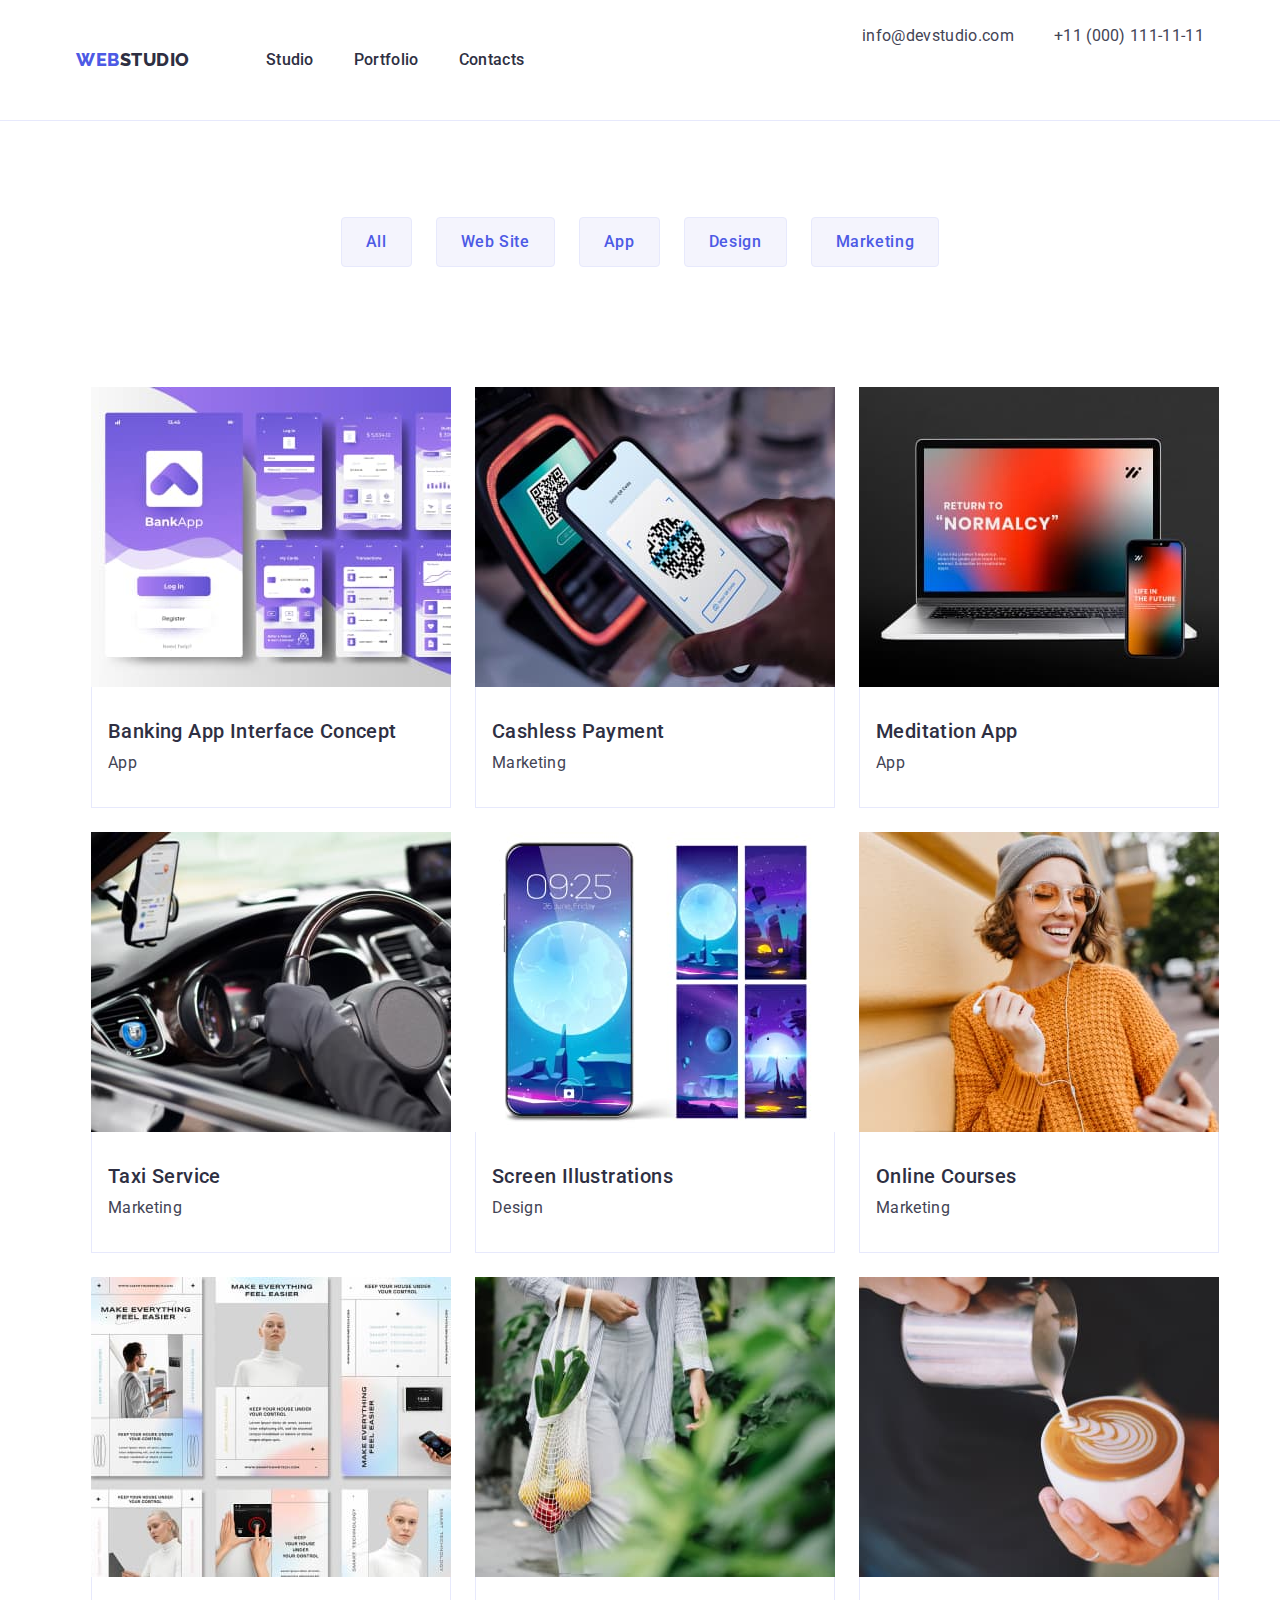
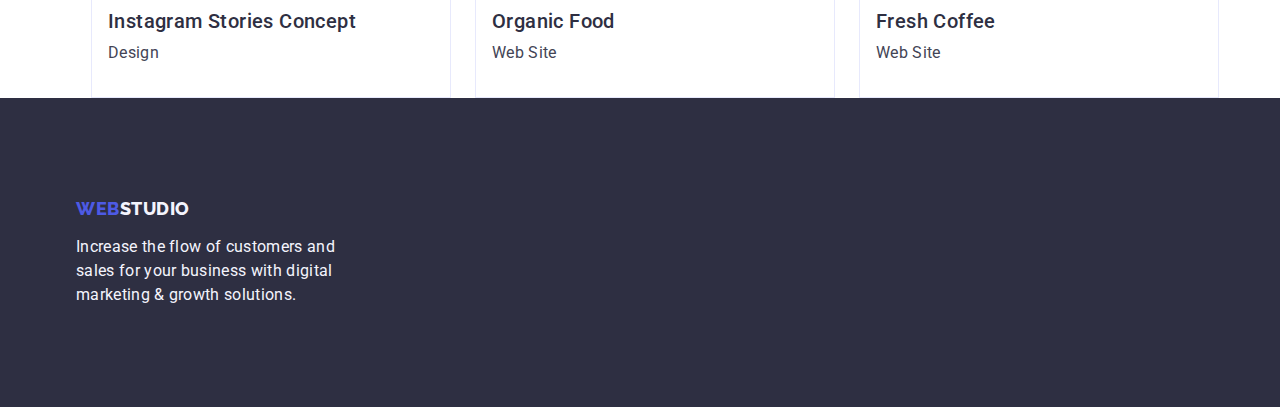
==== commit 730b5c3f: "3" ====
--- a/portfolio.html
+++ b/portfolio.html
@@ -60,21 +60,21 @@
         <div class="container">
           <h1 class="visually-hidden">web studio project cards</h1>
           <!-- Button menu -->
-          <div class="container">
-            <ul class="list portfolio-buttons">
-              <li><button class="portfolio-btn" type="button">All</button></li>
-              <li>
-                <button class="portfolio-btn" type="button">Web Site</button>
-              </li>
-              <li><button class="portfolio-btn" type="button">App</button></li>
-              <li>
-                <button class="portfolio-btn" type="button">Design</button>
-              </li>
-              <li>
-                <button class="portfolio-btn" type="button">Marketing</button>
-              </li>
-            </ul>
-          </div>
+
+          <ul class="list portfolio-buttons">
+            <li><button class="portfolio-btn" type="button">All</button></li>
+            <li>
+              <button class="portfolio-btn" type="button">Web Site</button>
+            </li>
+            <li><button class="portfolio-btn" type="button">App</button></li>
+            <li>
+              <button class="portfolio-btn" type="button">Design</button>
+            </li>
+            <li>
+              <button class="portfolio-btn" type="button">Marketing</button>
+            </li>
+          </ul>
+
           <!-- Portfolio -->
           <div class="container">
             <ul class="list portfolio-list">
--- a/css/styles.css
+++ b/css/styles.css
@@ -275,11 +275,11 @@
 .section-team {
     background-color: var(--button-background);
     padding: 120px 0;
+    width: calc((100% - 3*24px) / 4);
 }
 
 .team-list-item {
     background-color: var(--background-color);
-    width: calc((100% - 3*24px) / 4);
     text-align: center; 
 }
 
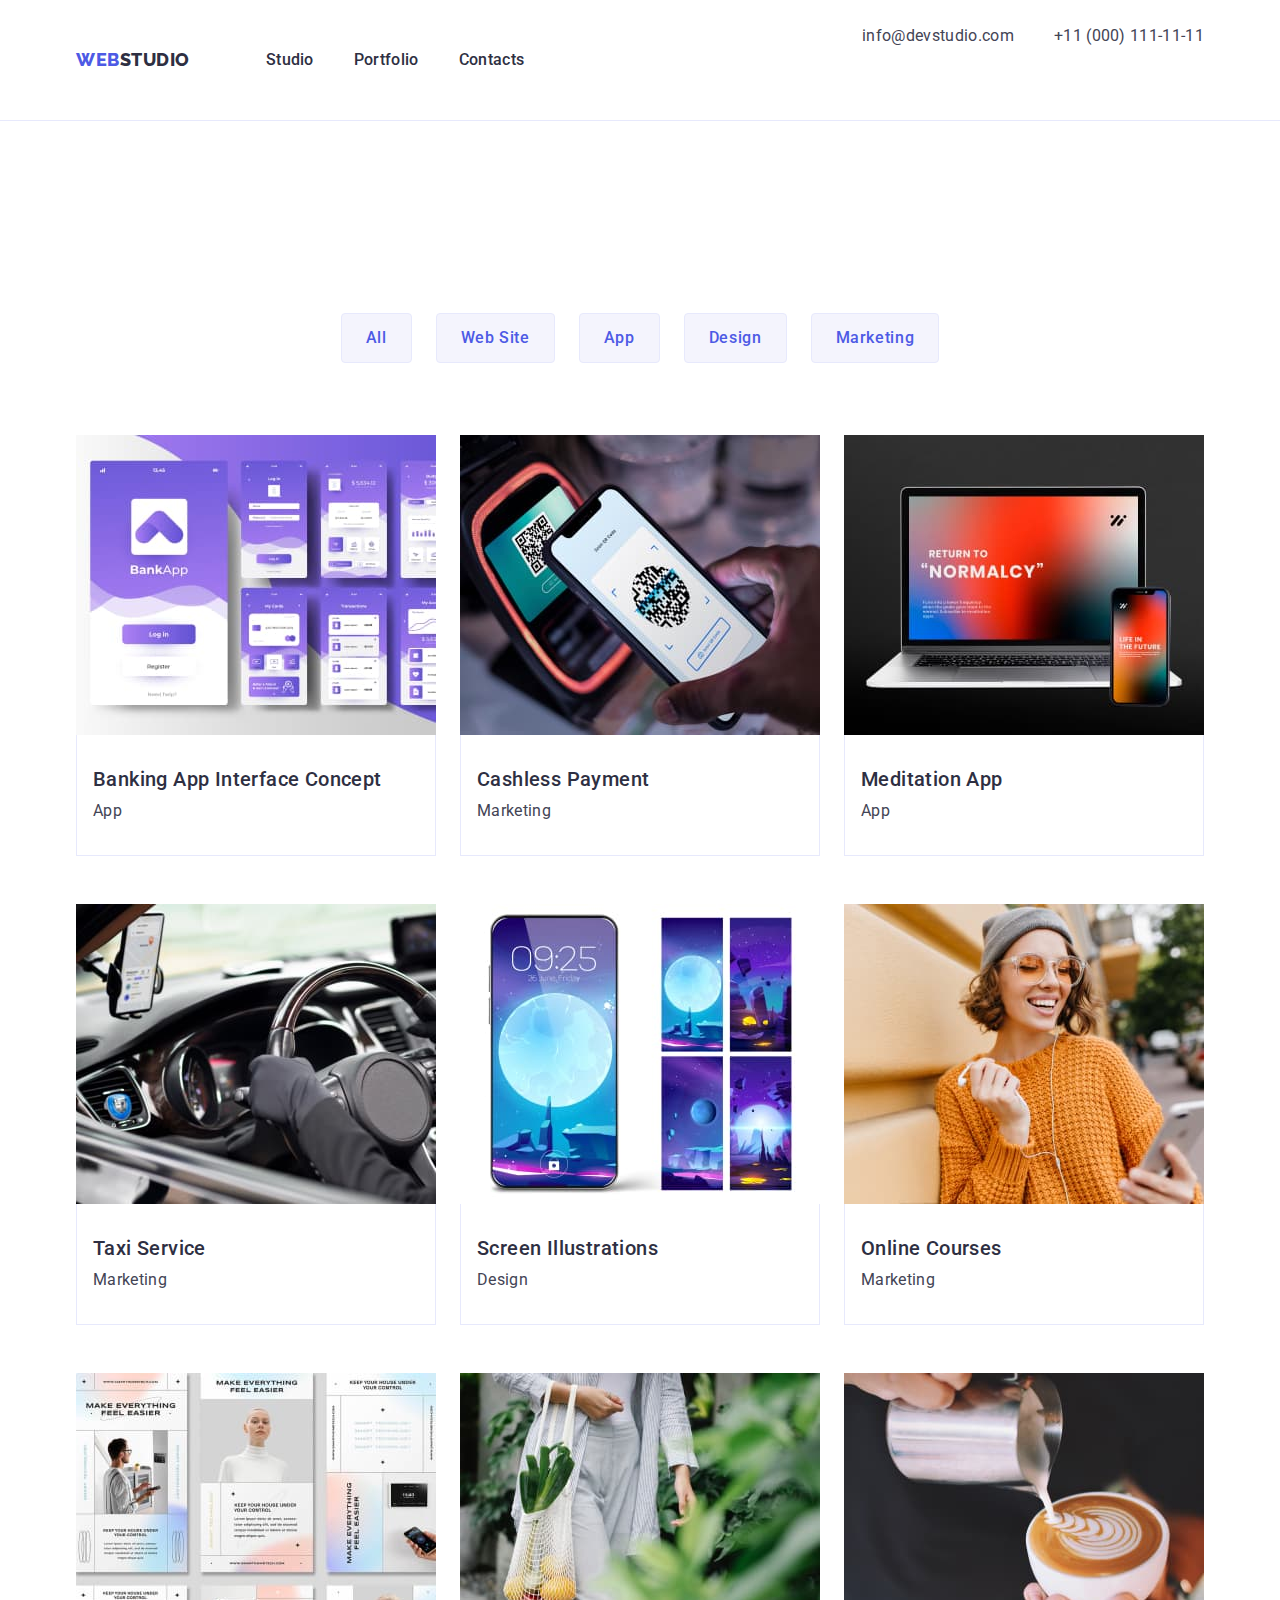
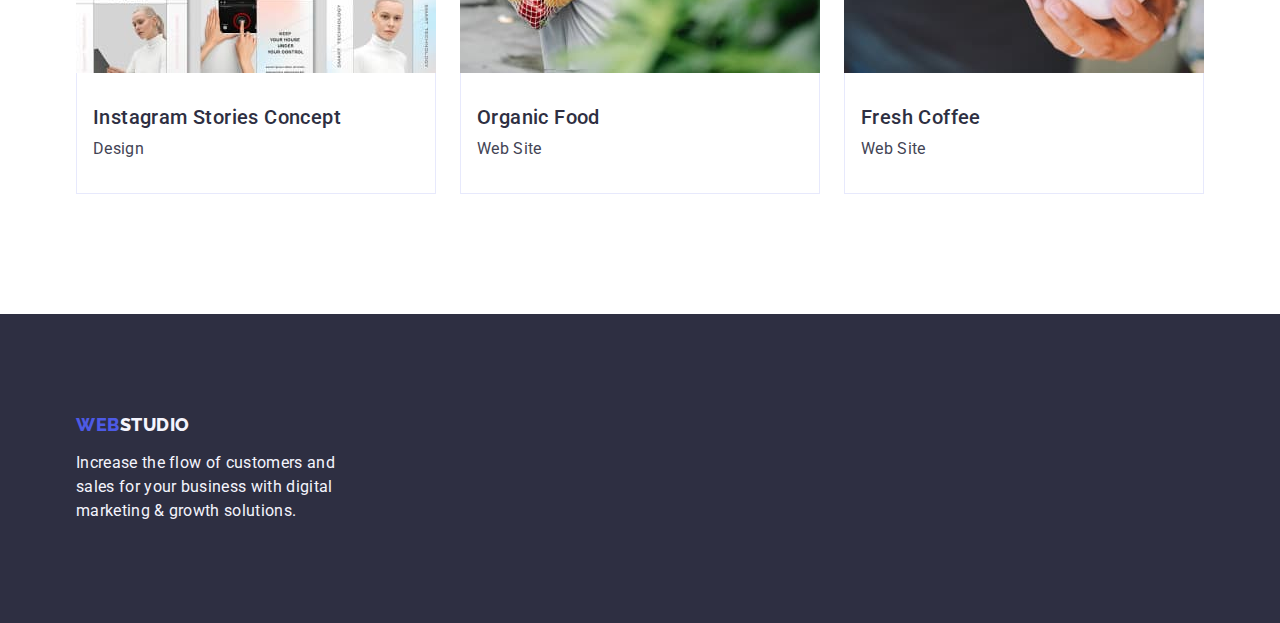
==== commit b8983f3c: "4" ====
--- a/portfolio.html
+++ b/portfolio.html
@@ -76,136 +76,136 @@
           </ul>
 
           <!-- Portfolio -->
-          <div class="container">
-            <ul class="list portfolio-list">
-              <li class="product-img">
-                <a class="project-cards-list link" href="">
-                  <img
-                    src="./images/portfolio_img/banking-app-interface.jpg"
-                    alt="banking-app"
-                    width="360"
-                    height="300"
-                  />
-                  <div class="cell">
-                    <h2 class="h-two-headers">Banking App Interface Concept</h2>
-                    <p class="portfolio-type">App</p>
-                  </div>
-                </a>
-              </li>
-              <li class="product-img">
-                <a class="project-cards-list link" href="">
-                  <img
-                    src="./images/portfolio_img/cashless-payment.jpg"
-                    alt="cashless-payment"
-                    width="360"
-                    height="300"
-                  />
-                  <div class="cell">
-                    <h2 class="h-two-headers">Cashless Payment</h2>
-                    <p class="portfolio-type">Marketing</p>
-                  </div>
-                </a>
-              </li>
-              <li class="product-img">
-                <a class="project-cards-list link" href="">
-                  <img
-                    src="./images/portfolio_img/meditation-app.jpg"
-                    alt="meditation-app"
-                    width="360"
-                    height="300"
-                  />
-                  <div class="cell">
-                    <h2 class="h-two-headers">Meditation App</h2>
-                    <p class="portfolio-type">App</p>
-                  </div>
-                </a>
-              </li>
-              <li class="product-img">
-                <a class="project-cards-list link" href="">
-                  <img
-                    src="./images/portfolio_img/taxi-service.jpg"
-                    alt="taxi-service"
-                    width="360"
-                    height="300"
-                  />
-                  <div class="cell">
-                    <h2 class="h-two-headers">Taxi Service</h2>
-                    <p class="portfolio-type">Marketing</p>
-                  </div>
-                </a>
-              </li>
-              <li class="product-img">
-                <a class="project-cards-list link" href="">
-                  <img
-                    src="./images/portfolio_img/screen-illustration.jpg"
-                    alt="screen-illustration"
-                    width="360"
-                    height="300"
-                  />
-                  <div class="cell">
-                    <h2 class="h-two-headers">Screen Illustrations</h2>
-                    <p class="portfolio-type">Design</p>
-                  </div>
-                </a>
-              </li>
-              <li class="product-img">
-                <a class="project-cards-list link" href="">
-                  <img
-                    src="./images/portfolio_img/online-courses.jpg"
-                    alt="online-courses"
-                    width="360"
-                    height="300"
-                  />
-                  <div class="cell">
-                    <h2 class="h-two-headers">Online Courses</h2>
-                    <p class="portfolio-type">Marketing</p>
-                  </div>
-                </a>
-              </li>
-              <li class="product-img">
-                <a class="project-cards-list link" href="">
-                  <img
-                    src="./images/portfolio_img/instagram-stories-concept.jpg"
-                    alt="instagram-stories"
-                    width="360"
-                    height="300"
-                  />
-                  <div class="cell">
-                    <h2 class="h-two-headers">Instagram Stories Concept</h2>
-                    <p class="portfolio-type">Design</p>
-                  </div>
-                </a>
-              </li>
-              <li class="product-img">
-                <a class="project-cards-list link" href="">
-                  <img
-                    src="./images/portfolio_img/organic-food.jpg"
-                    alt="organic-food"
-                    width="360"
-                    height="300"
-                  />
-                  <div class="cell">
-                    <h2 class="h-two-headers">Organic Food</h2>
-                    <p class="portfolio-type">Web Site</p>
-                  </div>
-                </a>
-              </li>
-              <li class="product-img">
-                <a class="project-cards-list link" href="">
-                  <img
-                    src="./images/portfolio_img/fresh-coffe.jpg"
-                    alt="fresh-coffe"
-                    width="360"
-                    height="300"
-                  />
-                  <div class="cell">
-                    <h2 class="h-two-headers">Fresh Coffee</h2>
-                    <p class="portfolio-type">Web Site</p>
-                  </div>
-                </a>
-              </li>
-            </ul>
-          </div>
+          <!-- <div class="container"> -->
+          <ul class="list portfolio-list">
+            <li class="product-img">
+              <a class="project-cards-list link" href="">
+                <img
+                  src="./images/portfolio_img/banking-app-interface.jpg"
+                  alt="banking-app"
+                  width="360"
+                  height="300"
+                />
+                <div class="cell">
+                  <h2 class="h-two-headers">Banking App Interface Concept</h2>
+                  <p class="portfolio-type">App</p>
+                </div>
+              </a>
+            </li>
+            <li class="product-img">
+              <a class="project-cards-list link" href="">
+                <img
+                  src="./images/portfolio_img/cashless-payment.jpg"
+                  alt="cashless-payment"
+                  width="360"
+                  height="300"
+                />
+                <div class="cell">
+                  <h2 class="h-two-headers">Cashless Payment</h2>
+                  <p class="portfolio-type">Marketing</p>
+                </div>
+              </a>
+            </li>
+            <li class="product-img">
+              <a class="project-cards-list link" href="">
+                <img
+                  src="./images/portfolio_img/meditation-app.jpg"
+                  alt="meditation-app"
+                  width="360"
+                  height="300"
+                />
+                <div class="cell">
+                  <h2 class="h-two-headers">Meditation App</h2>
+                  <p class="portfolio-type">App</p>
+                </div>
+              </a>
+            </li>
+            <li class="product-img">
+              <a class="project-cards-list link" href="">
+                <img
+                  src="./images/portfolio_img/taxi-service.jpg"
+                  alt="taxi-service"
+                  width="360"
+                  height="300"
+                />
+                <div class="cell">
+                  <h2 class="h-two-headers">Taxi Service</h2>
+                  <p class="portfolio-type">Marketing</p>
+                </div>
+              </a>
+            </li>
+            <li class="product-img">
+              <a class="project-cards-list link" href="">
+                <img
+                  src="./images/portfolio_img/screen-illustration.jpg"
+                  alt="screen-illustration"
+                  width="360"
+                  height="300"
+                />
+                <div class="cell">
+                  <h2 class="h-two-headers">Screen Illustrations</h2>
+                  <p class="portfolio-type">Design</p>
+                </div>
+              </a>
+            </li>
+            <li class="product-img">
+              <a class="project-cards-list link" href="">
+                <img
+                  src="./images/portfolio_img/online-courses.jpg"
+                  alt="online-courses"
+                  width="360"
+                  height="300"
+                />
+                <div class="cell">
+                  <h2 class="h-two-headers">Online Courses</h2>
+                  <p class="portfolio-type">Marketing</p>
+                </div>
+              </a>
+            </li>
+            <li class="product-img">
+              <a class="project-cards-list link" href="">
+                <img
+                  src="./images/portfolio_img/instagram-stories-concept.jpg"
+                  alt="instagram-stories"
+                  width="360"
+                  height="300"
+                />
+                <div class="cell">
+                  <h2 class="h-two-headers">Instagram Stories Concept</h2>
+                  <p class="portfolio-type">Design</p>
+                </div>
+              </a>
+            </li>
+            <li class="product-img">
+              <a class="project-cards-list link" href="">
+                <img
+                  src="./images/portfolio_img/organic-food.jpg"
+                  alt="organic-food"
+                  width="360"
+                  height="300"
+                />
+                <div class="cell">
+                  <h2 class="h-two-headers">Organic Food</h2>
+                  <p class="portfolio-type">Web Site</p>
+                </div>
+              </a>
+            </li>
+            <li class="product-img">
+              <a class="project-cards-list link" href="">
+                <img
+                  src="./images/portfolio_img/fresh-coffe.jpg"
+                  alt="fresh-coffe"
+                  width="360"
+                  height="300"
+                />
+                <div class="cell">
+                  <h2 class="h-two-headers">Fresh Coffee</h2>
+                  <p class="portfolio-type">Web Site</p>
+                </div>
+              </a>
+            </li>
+          </ul>
+          <!-- </div> -->
         </div>
       </section>
     </main>
--- a/css/styles.css
+++ b/css/styles.css
@@ -254,8 +254,7 @@
 .portfolio-list {
     display: flex;
     flex-wrap: wrap;
-    align-items: center;
-    gap: 24px;
+    gap: 48px 24px;
 }
 
 .product-img {
@@ -271,16 +270,21 @@
     flex-wrap: wrap;
     align-items: baseline;
     gap: 24px;
+    
 }
 .section-team {
     background-color: var(--button-background);
     padding: 120px 0;
+    
+   
+}
+
+.team-list-item {
     width: calc((100% - 3*24px) / 4);
-}
-
-.team-list-item {
     background-color: var(--background-color);
-    text-align: center; 
+    text-align: center;
+    
+    
 }
 
 .img-team {
@@ -353,13 +357,18 @@
 /* ============== /FOOTER ================= */
 
 /* ========== PAGE PORTFOLIO =============== */
+.portfolio {
+    padding-top: 96px;
+    padding-bottom: 120px;
+}
 .portfolio-buttons {
     margin-top: 96px;
-    margin-bottom: 120px;
+    margin-bottom: 72px;
     display: flex;
     gap: 24px;
     justify-content: center;
 }
+.portfolio-list
 
 .portfolio-type {
     line-height: 1.5;
